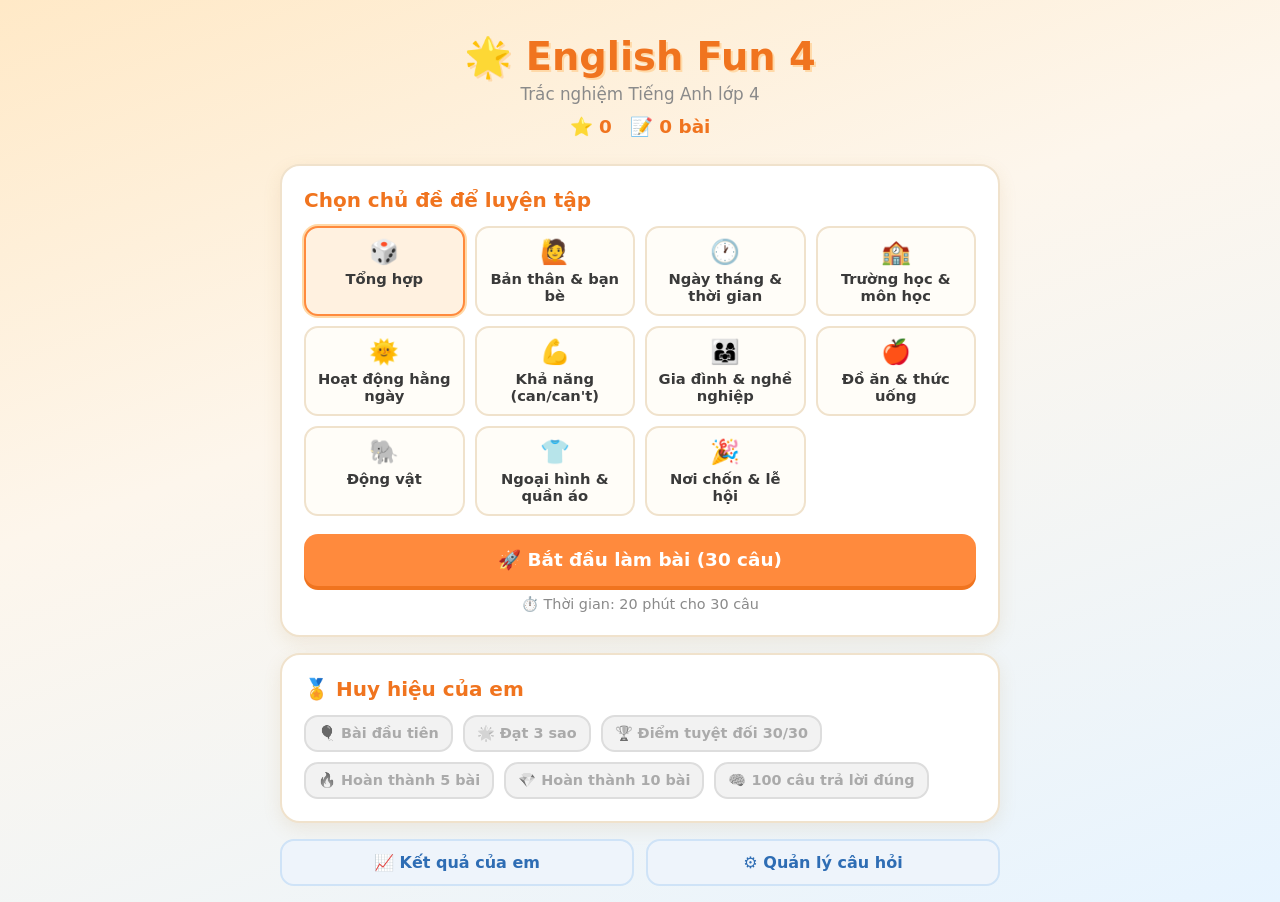
==== index.html @ 090cd761 "English Fun 4 - app trac nghiem tieng Anh lop 4" ====
<!DOCTYPE html>
<html lang="vi">
<head>
<meta charset="UTF-8">
<meta name="viewport" content="width=device-width, initial-scale=1.0">
<title>English Fun 4 — Trắc nghiệm Tiếng Anh lớp 4</title>
<link rel="stylesheet" href="styles.css">
</head>
<body>

<!-- ===== MÀN HÌNH CHÍNH ===== -->
<div id="screen-home" class="screen active">
  <header class="home-header">
    <h1>🌟 English Fun 4</h1>
    <p class="subtitle">Trắc nghiệm Tiếng Anh lớp 4</p>
    <div class="star-bar">
      <span id="total-stars">⭐ 0</span>
      <span id="total-quizzes">📝 0 bài</span>
    </div>
  </header>

  <section class="card">
    <h2>Chọn chủ đề để luyện tập</h2>
    <div id="topic-grid" class="topic-grid"></div>
    <button id="btn-start" class="btn btn-big btn-primary">🚀 Bắt đầu làm bài (30 câu)</button>
    <p class="hint">⏱️ Thời gian: 20 phút cho 30 câu</p>
  </section>

  <section class="card badges-card">
    <h2>🏅 Huy hiệu của em</h2>
    <div id="badge-list" class="badge-list"></div>
  </section>

  <div class="home-actions">
    <button id="btn-progress" class="btn btn-secondary">📈 Kết quả của em</button>
    <button id="btn-admin" class="btn btn-secondary">⚙️ Quản lý câu hỏi</button>
  </div>
</div>

<!-- ===== MÀN HÌNH LÀM BÀI ===== -->
<div id="screen-quiz" class="screen">
  <div class="quiz-topbar">
    <button id="btn-quit" class="btn btn-small btn-danger">✖ Thoát</button>
    <div id="quiz-progress" class="quiz-progress">Câu 1/30</div>
    <div id="quiz-timer" class="quiz-timer">20:00</div>
  </div>
  <div class="progress-track"><div id="progress-fill" class="progress-fill"></div></div>

  <div class="card quiz-card">
    <div class="question-row">
      <div id="question-text" class="question-text"></div>
      <button id="btn-speak" class="btn-speak" title="Nghe đọc">🔊</button>
    </div>
    <div id="options" class="options"></div>
    <div id="feedback" class="feedback"></div>
    <button id="btn-next" class="btn btn-big btn-primary hidden">Câu tiếp theo ➜</button>
  </div>
</div>

<!-- ===== MÀN HÌNH KẾT QUẢ ===== -->
<div id="screen-result" class="screen">
  <div class="card result-card">
    <h1 id="result-title">🎉 Hoàn thành!</h1>
    <div id="result-stars" class="result-stars"></div>
    <div id="result-score" class="result-score"></div>
    <div id="result-time" class="result-time"></div>
    <div id="new-badges" class="new-badges"></div>
    <div class="result-actions">
      <button id="btn-review" class="btn btn-secondary">🔍 Xem lại đáp án</button>
      <button id="btn-again" class="btn btn-primary">🔄 Làm bài mới</button>
      <button id="btn-home1" class="btn btn-secondary">🏠 Về trang chính</button>
    </div>
  </div>
  <div id="review-list" class="review-list hidden"></div>
</div>

<!-- ===== MÀN HÌNH TIẾN BỘ ===== -->
<div id="screen-progress" class="screen">
  <div class="card">
    <h2>📈 Kết quả của em</h2>
    <div id="progress-summary" class="progress-summary"></div>
    <h3>Lịch sử làm bài</h3>
    <div id="history-list" class="history-list"></div>
    <h3>❗ Những câu hay sai (để ôn lại)</h3>
    <div id="weak-list" class="weak-list"></div>
    <button id="btn-home2" class="btn btn-secondary">🏠 Về trang chính</button>
  </div>
</div>

<!-- ===== MÀN HÌNH QUẢN LÝ CÂU HỎI ===== -->
<div id="screen-admin" class="screen">
  <div class="card">
    <h2>⚙️ Quản lý câu hỏi (dành cho phụ huynh)</h2>
    <p class="hint">Câu hỏi anh/chị thêm sẽ được trộn cùng bộ câu hỏi có sẵn khi bé làm bài.</p>

    <form id="admin-form" class="admin-form">
      <label>Chủ đề
        <select id="f-topic"></select>
      </label>
      <label>Câu hỏi
        <input id="f-q" type="text" required placeholder="VD: I ___ a student.">
      </label>
      <div class="option-inputs">
        <label>Đáp án A <input id="f-o0" type="text" required></label>
        <label>Đáp án B <input id="f-o1" type="text" required></label>
        <label>Đáp án C <input id="f-o2" type="text" required></label>
        <label>Đáp án D <input id="f-o3" type="text" required></label>
      </div>
      <label>Đáp án đúng
        <select id="f-a">
          <option value="0">A</option><option value="1">B</option>
          <option value="2">C</option><option value="3">D</option>
        </select>
      </label>
      <label>Câu đọc loa (tiếng Anh, bỏ trống nếu không cần)
        <input id="f-s" type="text" placeholder="VD: I am a student.">
      </label>
      <button type="submit" class="btn btn-primary" id="f-submit">➕ Thêm câu hỏi</button>
      <button type="button" class="btn btn-secondary hidden" id="f-cancel">Huỷ sửa</button>
    </form>

    <h3>Câu hỏi đã thêm (<span id="custom-count">0</span>)</h3>
    <div id="custom-list" class="custom-list"></div>
    <button id="btn-home3" class="btn btn-secondary">🏠 Về trang chính</button>
  </div>
</div>

<script src="questions.js"></script>
<script src="app.js"></script>
</body>
</html>
---- styles.css ----
* { box-sizing: border-box; margin: 0; padding: 0; }

:root {
  --primary: #ff8a3d;
  --primary-dark: #f0741f;
  --blue: #4aa3ff;
  --green: #3ecf6e;
  --red: #ff5b5b;
  --bg: #fdf6ec;
  --card: #ffffff;
  --text: #3a3a3a;
  --muted: #8a8a8a;
  --border: #f0e2cc;
}

body {
  font-family: "Segoe UI", "Comic Sans MS", system-ui, sans-serif;
  background: linear-gradient(160deg, #ffe9c7 0%, #fdf6ec 40%, #e7f4ff 100%);
  min-height: 100vh;
  color: var(--text);
  padding: 16px;
}

.screen { display: none; max-width: 720px; margin: 0 auto; }
.screen.active { display: block; }
.hidden { display: none !important; }

/* ---------- Trang chính ---------- */
.home-header { text-align: center; padding: 18px 0 10px; }
.home-header h1 { font-size: 2.4rem; color: var(--primary-dark); text-shadow: 2px 2px 0 #ffd9a8; }
.subtitle { color: var(--muted); font-size: 1.05rem; margin-top: 4px; }
.star-bar {
  display: flex; justify-content: center; gap: 18px; margin-top: 12px;
  font-size: 1.15rem; font-weight: 700; color: var(--primary-dark);
}

.card {
  background: var(--card);
  border-radius: 20px;
  border: 2px solid var(--border);
  box-shadow: 0 6px 18px rgba(180, 130, 60, .12);
  padding: 22px;
  margin: 16px 0;
}
.card h2 { font-size: 1.25rem; margin-bottom: 14px; color: var(--primary-dark); }
.card h3 { margin: 18px 0 10px; font-size: 1.05rem; }

.topic-grid {
  display: grid; grid-template-columns: repeat(auto-fill, minmax(150px, 1fr));
  gap: 10px; margin-bottom: 18px;
}
.topic-chip {
  border: 2px solid var(--border); border-radius: 14px;
  padding: 10px 8px; text-align: center; cursor: pointer;
  background: #fffdf8; font-size: .92rem; font-weight: 600;
  transition: all .15s;
  user-select: none;
}
.topic-chip .icon { font-size: 1.5rem; display: block; margin-bottom: 4px; }
.topic-chip:hover { transform: translateY(-2px); }
.topic-chip.selected { border-color: var(--primary); background: #fff1e0; box-shadow: 0 0 0 2px #ffd9a8; }

.btn {
  border: none; border-radius: 14px; cursor: pointer;
  font-family: inherit; font-weight: 700; font-size: 1rem;
  padding: 12px 20px; transition: transform .1s, box-shadow .1s;
}
.btn:active { transform: scale(.97); }
.btn-big { width: 100%; font-size: 1.15rem; padding: 15px; }
.btn-primary { background: var(--primary); color: #fff; box-shadow: 0 4px 0 var(--primary-dark); }
.btn-primary:hover { background: var(--primary-dark); }
.btn-secondary { background: #eef4fb; color: #2e6db4; border: 2px solid #cfe3f7; }
.btn-danger { background: var(--red); color: #fff; }
.btn-small { padding: 8px 14px; font-size: .9rem; }

.hint { text-align: center; color: var(--muted); font-size: .9rem; margin-top: 10px; }
.home-actions { display: flex; gap: 12px; }
.home-actions .btn { flex: 1; }

.badge-list { display: flex; flex-wrap: wrap; gap: 10px; }
.badge {
  border-radius: 14px; padding: 8px 12px; font-size: .9rem; font-weight: 600;
  background: #fff7e0; border: 2px solid #ffe1a1;
}
.badge.locked { background: #f2f2f2; border-color: #ddd; color: #aaa; filter: grayscale(1); }

/* ---------- Làm bài ---------- */
.quiz-topbar {
  display: flex; align-items: center; justify-content: space-between;
  padding: 8px 0;
}
.quiz-progress { font-weight: 800; font-size: 1.1rem; color: var(--primary-dark); }
.quiz-timer {
  font-weight: 800; font-size: 1.25rem; background: #fff; padding: 6px 14px;
  border-radius: 12px; border: 2px solid var(--border); color: #2e6db4;
  font-variant-numeric: tabular-nums;
}
.quiz-timer.warning { color: var(--red); border-color: var(--red); animation: blink 1s infinite; }
@keyframes blink { 50% { opacity: .5; } }

.progress-track { height: 10px; background: #f0e6d5; border-radius: 6px; overflow: hidden; }
.progress-fill { height: 100%; width: 0; background: linear-gradient(90deg, var(--primary), #ffb46e); transition: width .3s; }

.quiz-card { margin-top: 14px; }
.question-row { display: flex; gap: 10px; align-items: flex-start; margin-bottom: 18px; }
.question-text { font-size: 1.3rem; font-weight: 700; flex: 1; line-height: 1.5; }
.btn-speak {
  border: 2px solid #cfe3f7; background: #eef4fb; border-radius: 50%;
  width: 48px; height: 48px; font-size: 1.3rem; cursor: pointer; flex-shrink: 0;
  transition: transform .1s;
}
.btn-speak:hover { transform: scale(1.1); }

.options { display: grid; gap: 10px; }
.option {
  border: 2px solid var(--border); border-radius: 14px; background: #fffdf8;
  padding: 13px 16px; font-size: 1.1rem; font-weight: 600; cursor: pointer;
  text-align: left; display: flex; gap: 10px; align-items: center;
  transition: all .12s; font-family: inherit;
}
.option:hover:not(:disabled) { border-color: var(--blue); background: #f2f8ff; }
.option .letter {
  background: #ffe9cf; color: var(--primary-dark); font-weight: 800;
  width: 30px; height: 30px; border-radius: 50%; display: inline-flex;
  align-items: center; justify-content: center; flex-shrink: 0;
}
.option.selected { border-color: var(--blue); background: #eaf4ff; box-shadow: 0 0 0 2px #bcdcff; }
.option.selected .letter { background: var(--blue); color: #fff; }
.option.correct { border-color: var(--green); background: #e9fbef; }
.option.correct .letter { background: var(--green); color: #fff; }
.option.wrong { border-color: var(--red); background: #ffecec; }
.option.wrong .letter { background: var(--red); color: #fff; }
.option:disabled { cursor: default; opacity: .85; }

.feedback { text-align: center; font-size: 1.2rem; font-weight: 800; min-height: 34px; margin: 14px 0 6px; }
.feedback.good { color: var(--green); animation: pop .3s; }
.feedback.bad { color: var(--red); }
@keyframes pop { 0% { transform: scale(.6); } 70% { transform: scale(1.15); } 100% { transform: scale(1); } }

/* ---------- Kết quả ---------- */
.result-card { text-align: center; }
.result-stars { font-size: 3rem; margin: 12px 0; letter-spacing: 6px; }
.result-score { font-size: 1.5rem; font-weight: 800; color: var(--primary-dark); }
.result-time { color: var(--muted); margin-top: 6px; }
.new-badges { margin-top: 14px; font-weight: 700; color: #b8860b; }
.result-actions { display: flex; flex-direction: column; gap: 10px; margin-top: 20px; }

.review-list .review-item {
  background: #fff; border-radius: 14px; border: 2px solid var(--border);
  padding: 14px; margin: 10px 0;
}
.review-item.wrong-item { border-color: #ffc9c9; }
.review-item .rq { font-weight: 700; margin-bottom: 6px; }
.review-item .ra { font-size: .95rem; }
.review-item .good-ans { color: var(--green); font-weight: 700; }
.review-item .bad-ans { color: var(--red); font-weight: 700; text-decoration: line-through; }

/* ---------- Tiến bộ ---------- */
.progress-summary { display: flex; gap: 12px; flex-wrap: wrap; margin-bottom: 8px; }
.stat-box {
  flex: 1; min-width: 130px; background: #fff7e8; border: 2px solid #ffe1b0;
  border-radius: 14px; padding: 12px; text-align: center;
}
.stat-box .num { font-size: 1.5rem; font-weight: 800; color: var(--primary-dark); }
.stat-box .lbl { font-size: .85rem; color: var(--muted); }

.history-list .history-item {
  display: flex; justify-content: space-between; align-items: center;
  padding: 10px 12px; border-bottom: 1px dashed var(--border); font-size: .95rem;
}
.history-item .h-score { font-weight: 800; color: var(--primary-dark); }
.weak-list .weak-item { padding: 8px 12px; border-bottom: 1px dashed var(--border); font-size: .95rem; }
.weak-item .w-count { color: var(--red); font-weight: 700; }
.empty-note { color: var(--muted); font-style: italic; padding: 8px 0; }

/* ---------- Quản lý câu hỏi ---------- */
.admin-form { display: grid; gap: 12px; margin-bottom: 10px; }
.admin-form label { display: flex; flex-direction: column; gap: 5px; font-weight: 600; font-size: .95rem; }
.admin-form input, .admin-form select {
  padding: 10px 12px; border: 2px solid var(--border); border-radius: 10px;
  font-family: inherit; font-size: 1rem;
}
.admin-form input:focus, .admin-form select:focus { outline: none; border-color: var(--blue); }
.option-inputs { display: grid; grid-template-columns: 1fr 1fr; gap: 10px; }

.custom-list .custom-item {
  display: flex; justify-content: space-between; align-items: center; gap: 10px;
  padding: 10px 12px; border-bottom: 1px dashed var(--border); font-size: .95rem;
}
.custom-item .ci-text { flex: 1; }
.custom-item .ci-actions { display: flex; gap: 6px; flex-shrink: 0; }

/* ---------- Bảng ô số câu hỏi ---------- */
.palette {
  display: grid; grid-template-columns: repeat(10, 1fr); gap: 6px;
  margin-top: 10px;
}
.pal-num {
  border: 2px solid var(--border); border-radius: 10px; background: #fff;
  padding: 7px 0; font-weight: 800; font-size: .95rem; cursor: pointer;
  font-family: inherit; color: var(--muted); transition: all .12s;
}
.pal-num:hover { border-color: var(--blue); }
.pal-num.done { background: var(--green); border-color: var(--green); color: #fff; }
.pal-num.current { outline: 3px solid var(--primary); outline-offset: 1px; color: var(--primary-dark); }
.pal-num.done.current { color: #fff; }

.quiz-nav { display: flex; gap: 10px; margin-top: 6px; }
.quiz-nav .btn { flex: 1; }
#btn-submit { margin-top: 10px; width: 100%; }

.review-title { margin: 18px 0 4px; color: var(--primary-dark); }
.explain { color: #7a5c00; }

/* ---------- Dạng nhìn hình viết từ ---------- */
.task-area { display: grid; gap: 14px; }
.spell-img { font-size: 5.5rem; text-align: center; line-height: 1.2; }
.spell-input {
  padding: 14px 16px; font-size: 1.3rem; font-weight: 700; text-align: center;
  border: 3px solid var(--border); border-radius: 14px; font-family: inherit;
}
.spell-input:focus { outline: none; border-color: var(--blue); }
.spell-input.input-correct { border-color: var(--green); background: #e9fbef; }
.spell-input.input-wrong { border-color: var(--red); background: #ffecec; }

/* ---------- Dạng sắp xếp từ thành câu ---------- */
.ro-answer {
  min-height: 62px; border: 3px dashed #cfe3f7; border-radius: 14px;
  padding: 10px; display: flex; flex-wrap: wrap; gap: 8px; align-items: center;
  background: #f7fbff;
}
.ro-hint { color: var(--muted); font-size: .95rem; }
.ro-pool { display: flex; flex-wrap: wrap; gap: 8px; justify-content: center; }
.word-chip {
  border: 2px solid var(--border); border-radius: 12px; background: #fffdf8;
  padding: 10px 14px; font-size: 1.1rem; font-weight: 700; cursor: pointer;
  font-family: inherit; transition: all .12s;
}
.word-chip:hover { border-color: var(--blue); transform: translateY(-2px); }
.word-chip.placed { background: #eef4fb; border-color: #cfe3f7; color: #2e6db4; }

/* ---------- Dạng nối hình với từ ---------- */
.match-grid { display: grid; grid-template-columns: 1fr 1fr; gap: 14px; }
.match-col { display: grid; gap: 10px; }
.match-item {
  border: 3px solid var(--border); border-radius: 14px; background: #fffdf8;
  padding: 10px; cursor: pointer; font-family: inherit; font-weight: 700;
  transition: all .12s; min-height: 62px;
}
.match-img { font-size: 2.2rem; }
.match-word { font-size: 1.15rem; }
.match-item:hover:not(:disabled) { border-color: var(--blue); }
.match-item.selecting { border-color: var(--primary); background: #fff1e0; box-shadow: 0 0 0 3px #ffd9a8; }
.match-item.pair-0 { border-color: #4aa3ff; background: #eaf4ff; }
.match-item.pair-1 { border-color: #b487f5; background: #f4edff; }
.match-item.pair-2 { border-color: #ffa726; background: #fff4e0; }
.match-item.pair-3 { border-color: #26bfa5; background: #e5faf6; }
.match-item.correct { border-color: var(--green); background: #e9fbef; }
.match-item.wrong { border-color: var(--red); background: #ffecec; }
.match-item:disabled { cursor: default; }

@media (max-width: 520px) {
  .home-header h1 { font-size: 1.8rem; }
  .option-inputs { grid-template-columns: 1fr; }
  .topic-grid { grid-template-columns: repeat(2, 1fr); }
}
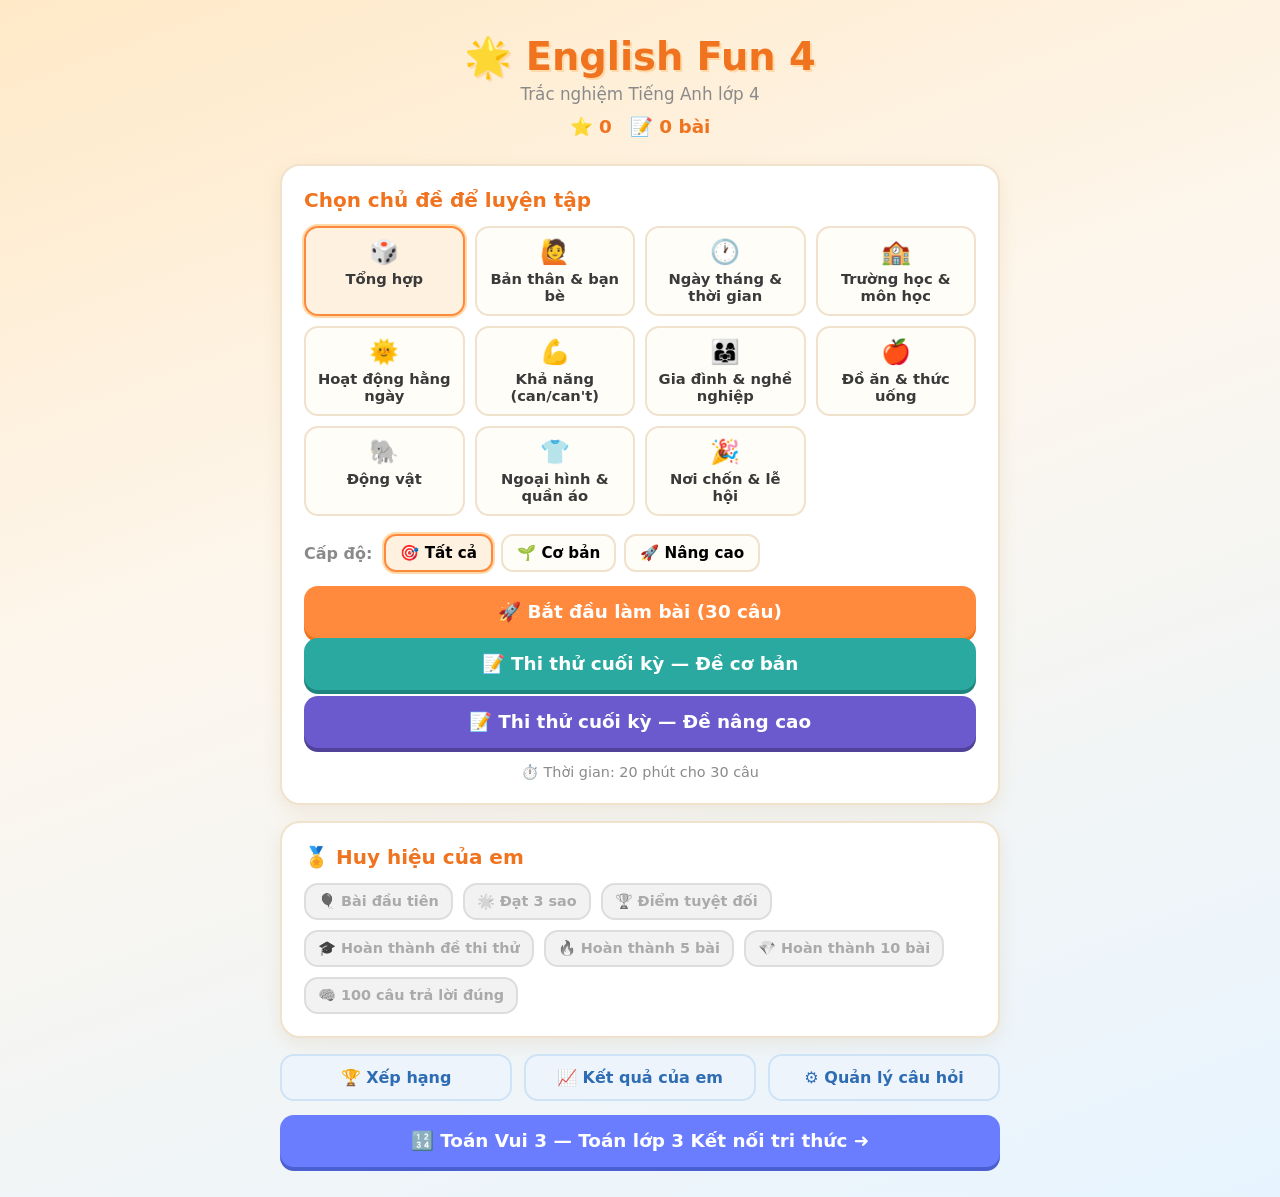
==== commit 63a39053: "Them Toan Vui 3 - Toan lop 3 Ket noi tri thuc: tinh nhanh dem gio, trac nghiem 12 chu de, do vui log" ====
--- a/index.html
+++ b/index.html
@@ -35,6 +35,8 @@
     <button id="btn-progress" class="btn btn-secondary">📈 Kết quả của em</button>
     <button id="btn-admin" class="btn btn-secondary">⚙️ Quản lý câu hỏi</button>
   </div>
+
+  <a class="btn btn-big btn-math-link" href="toan3.html">🔢 Toán Vui 3 — Toán lớp 3 Kết nối tri thức ➜</a>
 </div>
 
 <!-- ===== MÀN HÌNH LÀM BÀI ===== -->
--- a/styles.css
+++ b/styles.css
@@ -190,6 +190,39 @@
 .custom-item .ci-text { flex: 1; }
 .custom-item .ci-actions { display: flex; gap: 6px; flex-shrink: 0; }
 
+/* ---------- Chọn cấp độ + nút thi thử (trang chính) ---------- */
+.level-row { display: flex; align-items: center; flex-wrap: wrap; gap: 8px; margin-bottom: 14px; }
+.level-label { font-weight: 700; color: var(--muted); margin-right: 4px; }
+.level-chip {
+  border: 2px solid var(--border); border-radius: 12px; background: #fffdf8;
+  padding: 8px 14px; font-weight: 700; font-size: .95rem; cursor: pointer;
+  font-family: inherit; transition: all .12s;
+}
+.level-chip:hover { transform: translateY(-2px); }
+.level-chip.selected { border-color: var(--primary); background: #fff1e0; box-shadow: 0 0 0 2px #ffd9a8; }
+.btn-exam {
+  background: #6a5acd; color: #fff; box-shadow: 0 4px 0 #514199; margin-bottom: 6px;
+}
+.btn-exam:hover { background: #514199; }
+.btn-exam-basic { background: #2aa9a0; box-shadow: 0 4px 0 #1f857e; }
+.btn-exam-basic:hover { background: #1f857e; }
+
+/* ---------- Đoạn văn đọc hiểu / câu tìm lỗi ---------- */
+.context-box {
+  background: #f2f8ff; border: 2px solid #cfe3f7; border-radius: 12px;
+  padding: 12px 14px; font-size: 1.05rem; line-height: 1.6; margin-bottom: 12px;
+  font-weight: 600; color: #2c3e55;
+}
+.context-box.reading-box { font-weight: 500; text-align: left; }
+.q-line { font-size: 1.25rem; font-weight: 700; }
+
+/* ---------- Viết lại câu ---------- */
+.transform-orig {
+  background: #fff7e8; border: 2px solid #ffe1b0; border-radius: 12px;
+  padding: 12px 14px; font-size: 1.15rem; font-weight: 700; text-align: center;
+}
+.transform-given { text-align: center; color: var(--muted); font-weight: 600; }
+
 /* ---------- Bảng ô số câu hỏi ---------- */
 .palette {
   display: grid; grid-template-columns: repeat(10, 1fr); gap: 6px;
@@ -205,9 +238,28 @@
 .pal-num.current { outline: 3px solid var(--primary); outline-offset: 1px; color: var(--primary-dark); }
 .pal-num.done.current { color: #fff; }
 
-.quiz-nav { display: flex; gap: 10px; margin-top: 6px; }
+.quiz-nav { display: flex; gap: 10px; margin-top: 10px; }
 .quiz-nav .btn { flex: 1; }
-#btn-submit { margin-top: 10px; width: 100%; }
+.btn-submit-top {
+  width: 100%; margin: 4px 0 12px; background: var(--green); color: #fff;
+  box-shadow: 0 4px 0 #2fae5a; font-weight: 800; font-size: 1.05rem;
+  padding: 12px; border-radius: 14px; border: none; cursor: pointer;
+  font-family: inherit;
+}
+.btn-submit-top:hover { background: #2fae5a; }
+.btn-submit-top:active { transform: scale(.98); }
+
+/* Bảng xếp hạng */
+.lb-list { display: grid; gap: 8px; margin: 10px 0 16px; }
+.lb-item {
+  display: flex; align-items: center; gap: 10px; padding: 10px 12px;
+  border: 2px solid var(--border); border-radius: 12px; background: #fffdf8;
+}
+.lb-item.lb-top { background: #fff7e0; border-color: #ffe1a1; }
+.lb-rank { font-size: 1.3rem; font-weight: 800; width: 34px; text-align: center; flex-shrink: 0; }
+.lb-main { flex: 1; font-size: .98rem; }
+.lb-lvl { color: var(--muted); font-size: .85rem; }
+.lb-date { color: var(--muted); font-size: .82rem; flex-shrink: 0; }
 
 .review-title { margin: 18px 0 4px; color: var(--primary-dark); }
 .explain { color: #7a5c00; }
@@ -259,6 +311,13 @@
 .match-item.wrong { border-color: var(--red); background: #ffecec; }
 .match-item:disabled { cursor: default; }
 
+/* ---------- Nút sang app Toán ---------- */
+.btn-math-link {
+  display: block; text-align: center; text-decoration: none; margin: 14px 0;
+  background: #6a7dff; color: #fff; box-shadow: 0 4px 0 #4a5fd0;
+}
+.btn-math-link:hover { background: #4a5fd0; }
+
 @media (max-width: 520px) {
   .home-header h1 { font-size: 1.8rem; }
   .option-inputs { grid-template-columns: 1fr; }
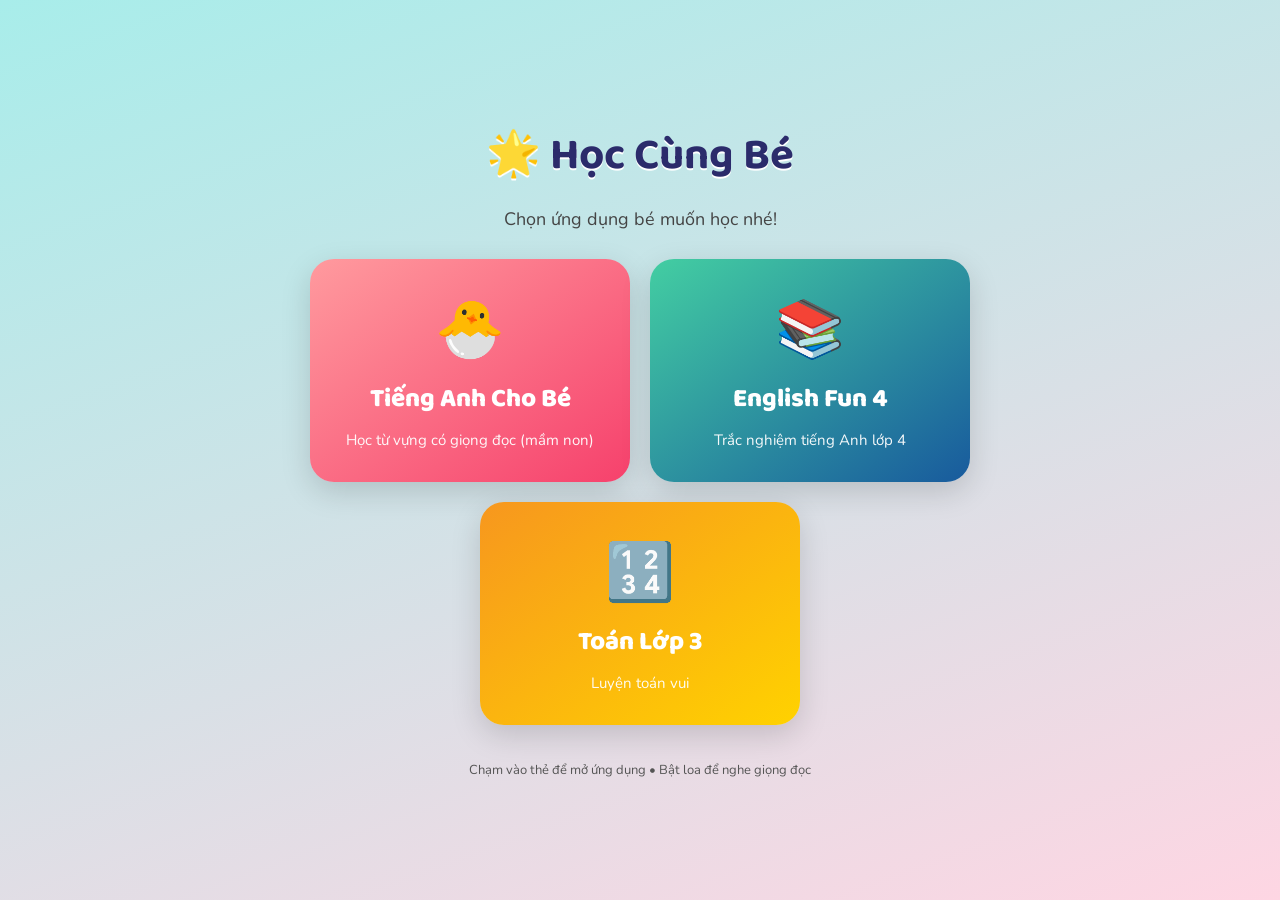
==== commit e628dd59: "Fix giong doc tieng Anh tren Android (resume/unlock speechSynthesis); them app Tieng Anh Cho Be + tr" ====
--- a/index.html
+++ b/index.html
@@ -1,133 +1,68 @@
 <!DOCTYPE html>
 <html lang="vi">
 <head>
-<meta charset="UTF-8">
-<meta name="viewport" content="width=device-width, initial-scale=1.0">
-<title>English Fun 4 — Trắc nghiệm Tiếng Anh lớp 4</title>
-<link rel="stylesheet" href="styles.css">
+  <meta charset="UTF-8">
+  <meta name="viewport" content="width=device-width, initial-scale=1.0">
+  <title>🌟 Học Cùng Bé — Tiếng Anh & Toán</title>
+  <link rel="preconnect" href="https://fonts.googleapis.com">
+  <link href="https://fonts.googleapis.com/css2?family=Baloo+2:wght@600;700;800&family=Nunito:wght@700;800&display=swap" rel="stylesheet">
+  <style>
+    * { box-sizing: border-box; margin: 0; padding: 0; }
+    body {
+      font-family: 'Nunito', system-ui, sans-serif;
+      min-height: 100vh;
+      display: flex; flex-direction: column;
+      align-items: center; justify-content: center;
+      gap: 28px; padding: 24px;
+      background: linear-gradient(160deg, #a8edea 0%, #fed6e3 100%);
+      text-align: center;
+    }
+    h1 {
+      font-family: 'Baloo 2', sans-serif;
+      font-size: clamp(28px, 6vw, 44px);
+      color: #2b2b6b; text-shadow: 0 2px 0 #fff;
+    }
+    p.sub { color: #444; font-size: clamp(15px, 3.5vw, 18px); margin-top: -12px; }
+    .cards { display: flex; flex-wrap: wrap; gap: 20px; justify-content: center; width: 100%; max-width: 720px; }
+    a.card {
+      flex: 1 1 260px; max-width: 320px;
+      text-decoration: none; color: #fff;
+      border-radius: 24px; padding: 32px 24px;
+      box-shadow: 0 10px 30px rgba(0,0,0,.15);
+      transition: transform .15s ease, box-shadow .15s ease;
+      display: flex; flex-direction: column; align-items: center; gap: 10px;
+    }
+    a.card:active { transform: scale(.97); }
+    a.card:hover { transform: translateY(-4px); box-shadow: 0 16px 40px rgba(0,0,0,.22); }
+    .card .emoji { font-size: 56px; }
+    .card .title { font-family: 'Baloo 2', sans-serif; font-size: 26px; font-weight: 800; }
+    .card .desc { font-size: 15px; opacity: .95; }
+    .en  { background: linear-gradient(145deg, #ff9a9e, #f6416c); }
+    .en2 { background: linear-gradient(145deg, #43cea2, #185a9d); }
+    .math{ background: linear-gradient(145deg, #f7971e, #ffd200); color:#5a3d00; }
+    footer { color:#555; font-size:13px; margin-top:8px; }
+  </style>
 </head>
 <body>
-
-<!-- ===== MÀN HÌNH CHÍNH ===== -->
-<div id="screen-home" class="screen active">
-  <header class="home-header">
-    <h1>🌟 English Fun 4</h1>
-    <p class="subtitle">Trắc nghiệm Tiếng Anh lớp 4</p>
-    <div class="star-bar">
-      <span id="total-stars">⭐ 0</span>
-      <span id="total-quizzes">📝 0 bài</span>
-    </div>
-  </header>
-
-  <section class="card">
-    <h2>Chọn chủ đề để luyện tập</h2>
-    <div id="topic-grid" class="topic-grid"></div>
-    <button id="btn-start" class="btn btn-big btn-primary">🚀 Bắt đầu làm bài (30 câu)</button>
-    <p class="hint">⏱️ Thời gian: 20 phút cho 30 câu</p>
-  </section>
-
-  <section class="card badges-card">
-    <h2>🏅 Huy hiệu của em</h2>
-    <div id="badge-list" class="badge-list"></div>
-  </section>
-
-  <div class="home-actions">
-    <button id="btn-progress" class="btn btn-secondary">📈 Kết quả của em</button>
-    <button id="btn-admin" class="btn btn-secondary">⚙️ Quản lý câu hỏi</button>
+  <h1>🌟 Học Cùng Bé</h1>
+  <p class="sub">Chọn ứng dụng bé muốn học nhé!</p>
+  <div class="cards">
+    <a class="card en" href="./english-app/index.html">
+      <span class="emoji">🐣</span>
+      <span class="title">Tiếng Anh Cho Bé</span>
+      <span class="desc">Học từ vựng có giọng đọc (mầm non)</span>
+    </a>
+    <a class="card en2" href="./quiz.html">
+      <span class="emoji">📚</span>
+      <span class="title">English Fun 4</span>
+      <span class="desc">Trắc nghiệm tiếng Anh lớp 4</span>
+    </a>
+    <a class="card math" href="./toan3.html">
+      <span class="emoji">🔢</span>
+      <span class="title">Toán Lớp 3</span>
+      <span class="desc">Luyện toán vui</span>
+    </a>
   </div>
-
-  <a class="btn btn-big btn-math-link" href="toan3.html">🔢 Toán Vui 3 — Toán lớp 3 Kết nối tri thức ➜</a>
-</div>
-
-<!-- ===== MÀN HÌNH LÀM BÀI ===== -->
-<div id="screen-quiz" class="screen">
-  <div class="quiz-topbar">
-    <button id="btn-quit" class="btn btn-small btn-danger">✖ Thoát</button>
-    <div id="quiz-progress" class="quiz-progress">Câu 1/30</div>
-    <div id="quiz-timer" class="quiz-timer">20:00</div>
-  </div>
-  <div class="progress-track"><div id="progress-fill" class="progress-fill"></div></div>
-
-  <div class="card quiz-card">
-    <div class="question-row">
-      <div id="question-text" class="question-text"></div>
-      <button id="btn-speak" class="btn-speak" title="Nghe đọc">🔊</button>
-    </div>
-    <div id="options" class="options"></div>
-    <div id="feedback" class="feedback"></div>
-    <button id="btn-next" class="btn btn-big btn-primary hidden">Câu tiếp theo ➜</button>
-  </div>
-</div>
-
-<!-- ===== MÀN HÌNH KẾT QUẢ ===== -->
-<div id="screen-result" class="screen">
-  <div class="card result-card">
-    <h1 id="result-title">🎉 Hoàn thành!</h1>
-    <div id="result-stars" class="result-stars"></div>
-    <div id="result-score" class="result-score"></div>
-    <div id="result-time" class="result-time"></div>
-    <div id="new-badges" class="new-badges"></div>
-    <div class="result-actions">
-      <button id="btn-review" class="btn btn-secondary">🔍 Xem lại đáp án</button>
-      <button id="btn-again" class="btn btn-primary">🔄 Làm bài mới</button>
-      <button id="btn-home1" class="btn btn-secondary">🏠 Về trang chính</button>
-    </div>
-  </div>
-  <div id="review-list" class="review-list hidden"></div>
-</div>
-
-<!-- ===== MÀN HÌNH TIẾN BỘ ===== -->
-<div id="screen-progress" class="screen">
-  <div class="card">
-    <h2>📈 Kết quả của em</h2>
-    <div id="progress-summary" class="progress-summary"></div>
-    <h3>Lịch sử làm bài</h3>
-    <div id="history-list" class="history-list"></div>
-    <h3>❗ Những câu hay sai (để ôn lại)</h3>
-    <div id="weak-list" class="weak-list"></div>
-    <button id="btn-home2" class="btn btn-secondary">🏠 Về trang chính</button>
-  </div>
-</div>
-
-<!-- ===== MÀN HÌNH QUẢN LÝ CÂU HỎI ===== -->
-<div id="screen-admin" class="screen">
-  <div class="card">
-    <h2>⚙️ Quản lý câu hỏi (dành cho phụ huynh)</h2>
-    <p class="hint">Câu hỏi anh/chị thêm sẽ được trộn cùng bộ câu hỏi có sẵn khi bé làm bài.</p>
-
-    <form id="admin-form" class="admin-form">
-      <label>Chủ đề
-        <select id="f-topic"></select>
-      </label>
-      <label>Câu hỏi
-        <input id="f-q" type="text" required placeholder="VD: I ___ a student.">
-      </label>
-      <div class="option-inputs">
-        <label>Đáp án A <input id="f-o0" type="text" required></label>
-        <label>Đáp án B <input id="f-o1" type="text" required></label>
-        <label>Đáp án C <input id="f-o2" type="text" required></label>
-        <label>Đáp án D <input id="f-o3" type="text" required></label>
-      </div>
-      <label>Đáp án đúng
-        <select id="f-a">
-          <option value="0">A</option><option value="1">B</option>
-          <option value="2">C</option><option value="3">D</option>
-        </select>
-      </label>
-      <label>Câu đọc loa (tiếng Anh, bỏ trống nếu không cần)
-        <input id="f-s" type="text" placeholder="VD: I am a student.">
-      </label>
-      <button type="submit" class="btn btn-primary" id="f-submit">➕ Thêm câu hỏi</button>
-      <button type="button" class="btn btn-secondary hidden" id="f-cancel">Huỷ sửa</button>
-    </form>
-
-    <h3>Câu hỏi đã thêm (<span id="custom-count">0</span>)</h3>
-    <div id="custom-list" class="custom-list"></div>
-    <button id="btn-home3" class="btn btn-secondary">🏠 Về trang chính</button>
-  </div>
-</div>
-
-<script src="questions.js"></script>
-<script src="app.js"></script>
+  <footer>Chạm vào thẻ để mở ứng dụng • Bật loa để nghe giọng đọc</footer>
 </body>
 </html>
